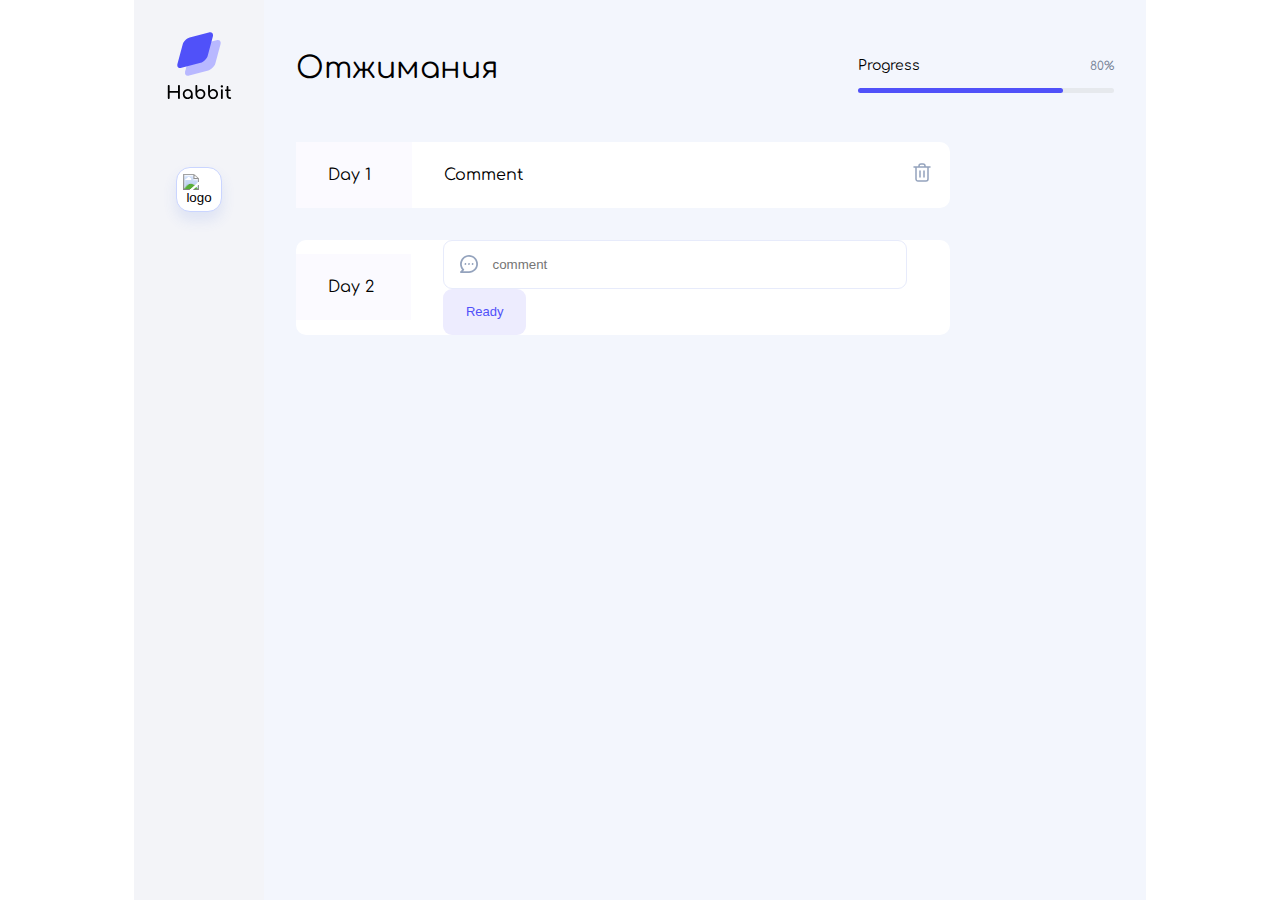
==== 18-treker-habbits/index.html @ 6311f06a "addhtml code" ====
<!DOCTYPE html>
<html lang="en">
<head>
    <meta charset="UTF-8">
    <meta http-equiv="X-UA-Compatible" content="IE=edge">
    <meta name="viewport" content="width=device-width, initial-scale=1.0">
    <title>Treker habbits</title>
    <link rel="preconnect" href="https://fonts.googleapis.com">
    <link rel="preconnect" href="https://fonts.gstatic.com" crossorigin>
    <link href="https://fonts.googleapis.com/css2?family=Comfortaa:wght@400;600&display=swap" rel="stylesheet">
    <link rel="stylesheet" href="./styles/index.css">
   
</head>
<body>
    <div class="app">
        <div class="sidenav">
                <img class="logotype" src="./images/logo.svg" alt="logo habbits treker">  
            <nav class="menu">
                <!-- <button class="menu__btn menu__btn--active" menu-habbit-id = "1">
                    <img src="./images/sport.svg" alt="logo"> 
                </button>
                -->
            </nav>
            <button  class="menu__btn menu__add" id="add" menu-habbit-id = "add">
                <img src="./images/add.svg" alt="logo"> 
            </button>
        </div>

        <section class="main">
              <header class="header">
                <h1 id="main-titile" class="title">Отжимания</h1>
                <div class="propgress">
                    <div class="progress__text">
                        <p class="progress__name">Progress</p>
                        <p class="progress__percent">80%</p>
                    </div>
                    <div class="progress__bar">
                        <div class="progress__cover-bar"></div>
                    </div>
                </div>
              </header>  
              <main>
                   <div class="habbit">
                        <div class="habbit__day">Day 1</div>
                        <div class="habbit__comment">Comment</div>
                        <button class="habbit__delete"><img src="./images/delete.svg" alt="delete habbit"></button>
                        
                   </div>  

                    <div class="habbit">
                        <div class="habbit__day">Day 2</div>
                        <form class="habbit__form">     
                            <input class="input__comment" type="text" placeholder="comment"/>
                            <button class="habbit__add">Ready</button>
                        </form>
                    </div>  

              </main>
            </div>
    </div>

    <script src="./scripts/index.js">  </script>
</body>
</html>
---- 18-treker-habbits/styles/index.css ----
*{
    box-sizing: border-box;
}
button, 
input{
    outline:none;
}

body{
    font-family: 'Comfortaa', cursive;
    margin: 0;
    padding:0;
    display: flex;
    flex-direction: column;
    align-items: center;
    width: 100%;
     
}
.logotype{
    margin-bottom: 3rem;
}
.app{
    display:flex;
    width: 100%;
    max-width: 1012px;
}
.sidenav{
    min-height: 100vh;
    padding: 2rem; 
    background:#f3f4f8;
    align-items: center;
    flex-flow:column wrap;
    display:flex;

}
.main{
   background:#F3F6FD;
   min-height: 100vh;
   width: 100vw;
   padding: 2rem; 
}
.menu{
    display:flex;
    flex-flow:column wrap;
    gap: 1rem; 
    margin-bottom: 1rem;
    align-items: center;
}
.menu__btn{
    background: #FFFFFF;
    box-shadow: 0px 8px 14px rgba(62, 107, 224, 0.12);
    border-radius: 14px;
    width: 46px;
    height: 45px;
    outline:none;
    border:none;
    cursor:poiner;
}
.menu__add{
    border: 1px solid #CAD5FF;
}
.menu__btn:hover{
  background: #6A6AFB;
  box-shadow: 0px 8px 14px rgba(62, 107, 224, 0.12);
}
 .menu__btn:hover img{
  filter: brightness(0) invert(1);  
  }

  .menu__btn--active{
    background: #5051F9;
    box-shadow: 0px 8px 14px rgba(62, 107, 224, 0.12);
  }   
  
  .menu__btn--active img{
    filter: brightness(0) invert(1);  
}

.header{
    display: flex;
    flex-flow: row nowrap;
    justify-content: space-between;
    min-width: 100%;
    align-items: center;
    margin-bottom: 2.3rem;
}
  
.title{
    font-style: normal;
    font-weight: 400;
    font-size: 30px;
    line-height: 33px;
}


.progress__text{
    display: flex;
    justify-content: space-between;
    align-items: center;
    direction: row;
    gap: 1rem;
}

.progress__bar{
    width: 16rem;
    height: 5px;
    background: #E6E9ED;
    border-radius: 4px;
    position: relative;
}
.progress__cover-bar{
    width: 80%;
    height: 5px;
    background: #5051F9;
    border-radius: 4px;  
    position: absolute;
    top:0;
    left:0;
}
.progress__name{
    font-style: normal;
    font-weight: 400;
    font-size: 14px;
    line-height: 16px;
}
.progress__percent{
    font-weight: 400;
    font-size: 12px;
    line-height: 13px;
    color: #768396;
}

.habbit{
    display:flex;
    flex-flow: row nowrap;
    width:80%;
    background: #FFFFFF;
    border-radius: 10px;
    justify-content: flex-start;
    align-items: center;
    margin-bottom: 2rem;
}
.habbit__form{
    padding-left: 2rem;
}
.habbit__day{
    background: #FBFAFF;
    width: 7.5rem;
    padding: 1.5rem 2rem;
}
.habbit__comment{
    padding:0 2rem; 
    width: 32rem;
}
.habbit__delete{
    padding: 1rem;
    cursor: pointer;
    outline: none; background:none;
    border:none;
}
.habbit__add{
    background: #EDECFE;
    border-radius: 9px;
    font-size: 13px;
    line-height: 14px;
    color: #5051F9;
    border:none;
    padding: 1rem 1.4rem;
    cursor:pointer;

}

.input__comment{
    position:relative;
    background: #FFFFFF;
    border: 1px solid #E7EBFB;
    border-radius: 9px;
    padding: 1rem 3rem;
    width: 29rem;
    background: url('../images/comment.svg')no-repeat 1rem;
}
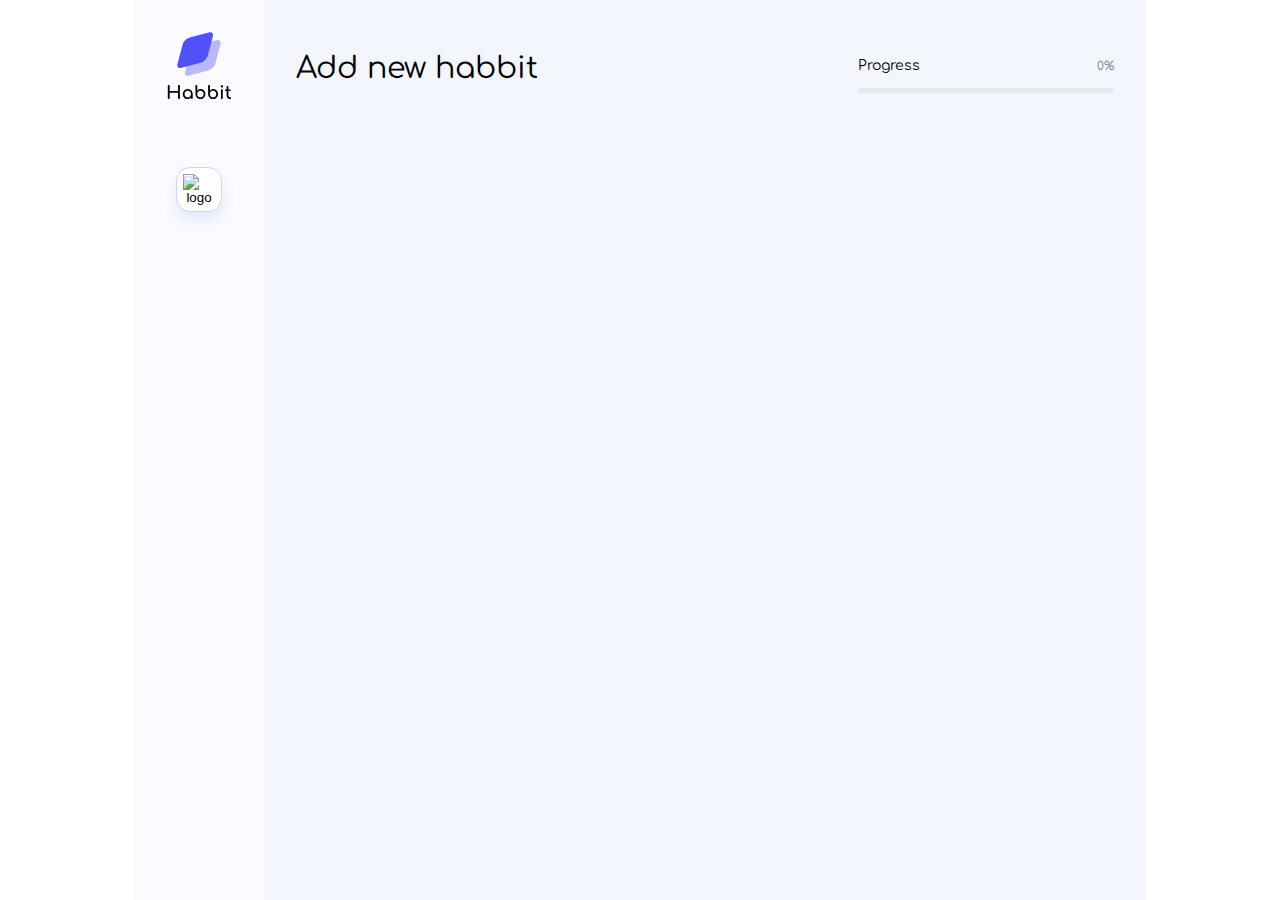
==== commit ecdc756d: "add mob style, add remove, add habbits" ====
--- a/18-treker-habbits/index.html
+++ b/18-treker-habbits/index.html
@@ -4,6 +4,7 @@
     <meta charset="UTF-8">
     <meta http-equiv="X-UA-Compatible" content="IE=edge">
     <meta name="viewport" content="width=device-width, initial-scale=1.0">
+    <link rel="icon" type="image/x-icon" href="./images/favicon.ico">
     <title>Treker habbits</title>
     <link rel="preconnect" href="https://fonts.googleapis.com">
     <link rel="preconnect" href="https://fonts.gstatic.com" crossorigin>
@@ -13,26 +14,22 @@
 </head>
 <body>
     <div class="app">
-        <div class="sidenav">
+       <div class="sidenav ">
                 <img class="logotype" src="./images/logo.svg" alt="logo habbits treker">  
-            <nav class="menu">
-                <!-- <button class="menu__btn menu__btn--active" menu-habbit-id = "1">
-                    <img src="./images/sport.svg" alt="logo"> 
-                </button>
-                -->
-            </nav>
-            <button  class="menu__btn menu__add" id="add" menu-habbit-id = "add">
+            <nav class="menu"></nav>
+            <button onclick="togglePopup()" class="menu__btn menu__add" id="add" menu-habbit-id = "add">
                 <img src="./images/add.svg" alt="logo"> 
             </button>
         </div>
 
         <section class="main">
               <header class="header">
-                <h1 id="main-titile" class="title">Отжимания</h1>
+                
+                <h1 id="main-titile" class="title"></h1>
                 <div class="propgress">
                     <div class="progress__text">
                         <p class="progress__name">Progress</p>
-                        <p class="progress__percent">80%</p>
+                        <p class="progress__percent">0%</p>
                     </div>
                     <div class="progress__bar">
                         <div class="progress__cover-bar"></div>
@@ -40,25 +37,52 @@
                 </div>
               </header>  
               <main>
-                   <div class="habbit">
-                        <div class="habbit__day">Day 1</div>
-                        <div class="habbit__comment">Comment</div>
-                        <button class="habbit__delete"><img src="./images/delete.svg" alt="delete habbit"></button>
-                        
-                   </div>  
-
-                    <div class="habbit">
-                        <div class="habbit__day">Day 2</div>
-                        <form class="habbit__form">     
-                            <input class="input__comment" type="text" placeholder="comment"/>
-                            <button class="habbit__add">Ready</button>
+                <div class="days"></div>  
+        
+                <div class="habbit  habbit__add-form">
+                    <div class="habbit__day habbit__day-form">Day 1</div>
+                        <form class="habbit__form" onsubmit="addDays(event)">     
+                            <input name="comment" class="input__comment" type="text" placeholder="comment"/>
+                            <button class="button habbit__add">Ready</button>
                         </form>
                     </div>  
-
               </main>
             </div>
     </div>
+    <div class="cover cover--hidden">
+        <div class="popup">
+            <h2>New habbit</h2> 
+            <p class="subtitle">Icon</p>          
+            <div class="icon-label">
+               <div class="icon-select">
+                   <button class="icon icon--active" onclick="setIcon(this,'sport');">
+                    <img src="./images/sport.svg" alt="sport"> 
+                    </button>
+               </div> 
+               <div class="icon-select">
+                    <button class="icon" onclick="setIcon(this,'water')">
+                        <img src="./images/water.svg" alt="water"> 
+                    </button>
+                </div> 
+                <div class="icon-select">
+                    <button class="icon " onclick="setIcon(this,'food')">
+                        <img src="./images/food.svg" alt="food"> 
+                    </button>    
+                </div>       
+            </div>
+            <form class="popup__form" onsubmit="createNewHabbit(event)">
+                <input type="text" name="name" class="" placeholder="Name">
+                <input type="text" name="icon" hidden="true" value="sport" placeholder="Icon">
+                <input type="text" name="target" placeholder="Target">
 
+                <button  type="submit" class="button"> Create new habbit</button>
+            </form>
+            <button onclick="togglePopup()" class="popup__close">
+                <img src="./images/close.svg" alt="close-icon">
+            </button>
+        </div>
+    </div>
+   
     <script src="./scripts/index.js">  </script>
 </body>
 </html>--- a/18-treker-habbits/styles/index.css
+++ b/18-treker-habbits/styles/index.css
@@ -3,6 +3,8 @@
 }
 button, 
 input{
+    background: none;
+    border:none;
     outline:none;
 }
 
@@ -16,9 +18,11 @@
     width: 100%;
      
 }
+
 .logotype{
     margin-bottom: 3rem;
 }
+
 .app{
     display:flex;
     width: 100%;
@@ -27,7 +31,7 @@
 .sidenav{
     min-height: 100vh;
     padding: 2rem; 
-    background:#f3f4f8;
+    background:#FBFAFF;
     align-items: center;
     flex-flow:column wrap;
     display:flex;
@@ -46,6 +50,8 @@
     margin-bottom: 1rem;
     align-items: center;
 }
+
+.icon,
 .menu__btn{
     background: #FFFFFF;
     box-shadow: 0px 8px 14px rgba(62, 107, 224, 0.12);
@@ -59,11 +65,16 @@
 .menu__add{
     border: 1px solid #CAD5FF;
 }
+
+.icon:hover,
 .menu__btn:hover{
   background: #6A6AFB;
   box-shadow: 0px 8px 14px rgba(62, 107, 224, 0.12);
 }
- .menu__btn:hover img{
+
+.icon--active img,
+.icon:hover img,
+.menu__btn:hover img{
   filter: brightness(0) invert(1);  
   }
 
@@ -92,7 +103,6 @@
     line-height: 33px;
 }
 
-
 .progress__text{
     display: flex;
     justify-content: space-between;
@@ -109,7 +119,7 @@
     position: relative;
 }
 .progress__cover-bar{
-    width: 80%;
+    transition: width 0.5s;
     height: 5px;
     background: #5051F9;
     border-radius: 4px;  
@@ -142,10 +152,12 @@
 }
 .habbit__form{
     padding-left: 2rem;
+    width: 100%;
 }
 .habbit__day{
     background: #FBFAFF;
-    width: 7.5rem;
+    width: 100%;
+    max-width: 20%;
     padding: 1.5rem 2rem;
 }
 .habbit__comment{
@@ -158,6 +170,8 @@
     outline: none; background:none;
     border:none;
 }
+
+.button,
 .habbit__add{
     background: #EDECFE;
     border-radius: 9px;
@@ -176,6 +190,177 @@
     border: 1px solid #E7EBFB;
     border-radius: 9px;
     padding: 1rem 3rem;
-    width: 29rem;
+    width: 100%;
+    max-width:74%;
     background: url('../images/comment.svg')no-repeat 1rem;
-}+}
+
+
+
+
+.cover{
+    position: fixed;
+    width: 100%;
+    left:0;
+    right:0;
+    top:0;
+    bottom:0;
+    background: rgba(0, 0, 0, 0.25);
+    display:flex;
+    align-items: center;
+    justify-content: center;
+} 
+
+.cover--hidden{
+   display:none;
+}
+
+.popup{
+    position: relative;
+    background: #FFFFFF;
+    box-shadow: 0px 8px 14px 12px rgba(56, 56, 56, 0.05);
+    border-radius: 10px;
+    max-width: 426px;
+    width: 100%;
+    padding: 20px;
+}
+
+.popup h2{
+    font-weight: 400;
+    font-size: 24px;
+    line-height: 27px;
+    text-align: center;
+    color: #000000;
+    margin-bottom: 19px;
+}
+.icon-label{
+    display:flex;
+    flex-flow: row wrap;
+    justify-content: center;
+    margin-bottom: 18px;
+}
+
+.popup__form{
+    width: 100%;
+   display: flex;
+   flex-flow: column wrap;
+}
+.popup__form input{
+    background: #FFFFFF;
+    border: 1px solid #E7EBFB;
+    border-radius: 9px;
+    padding: 11px 20px;
+    margin-bottom: 8px;
+}
+
+.popup__close{
+    cursor: pointer;
+    background: none;
+    outline: none;
+    border:none;
+    position: absolute;
+    top:10px;
+    right: 10px;
+}
+.icon{
+    box-shadow: none;
+    border: 1px solid #5051F9;
+    border-radius: 14px;
+    margin: 0 12px;
+    cursor: pointer;
+}
+
+.icon--active{
+    background:#5051F9;
+}
+
+.popup .subtitle{
+    font-weight: 500;
+    font-size: 14px;
+    line-height: 16px;
+    color: #768396;
+    text-align: center;
+    margin-bottom: 8px;
+}
+.popup__form button{
+    display: block;
+    margin: 0 auto;
+}
+
+.habbit--none{
+    display:none;
+}
+.habbit__add--animate{
+    animation-name: bound;
+    animation-iteration-count: infinite;
+    animation-duration: 1s;
+    animation-direction: alternate;
+}
+
+
+.input--error{
+    border: 1px solid red!important;
+}
+@media (max-width: 740px) { 
+    .app{
+        flex-direction: column;
+    }
+    .sidenav {
+        padding: 1rem 2rem;
+        flex-direction: row;
+        min-height: 0;
+        align-items: flex-start;
+        justify-content: flex-start;
+    }
+    .logotype{margin-bottom:1rem;margin-right: 16px}
+    .main{
+        padding-top:0;
+    }
+    .header{
+        flex-flow:row wrap;
+    }
+    .title{
+        width: 100%;
+    }
+    .menu__btn{
+        margin-right: 16px;
+        margin-bottom: 16px;
+    }
+    .habbit{
+        flex-flow: column wrap;
+        width: 100%;
+    }
+    .habbit__day{
+        padding: 1rem;
+        text-align:center;
+    }
+    .input__comment,
+    .habbit__form,
+    .habbit__day {
+        width: 100%;
+        max-width: 100%;
+    }
+    .habbit__form{
+        padding:0;
+        display: flex;
+    }
+    .input__comment{
+        max-width: 81%;
+    }
+    .button.habbit__add{
+        width: 100%;
+        max-width: 30%;
+    }
+}
+
+@keyframes bound {
+    from {
+      transform: scale(1);
+    }
+  
+    to {
+        transform: scale(1.2);
+    }
+  }
+  
+  